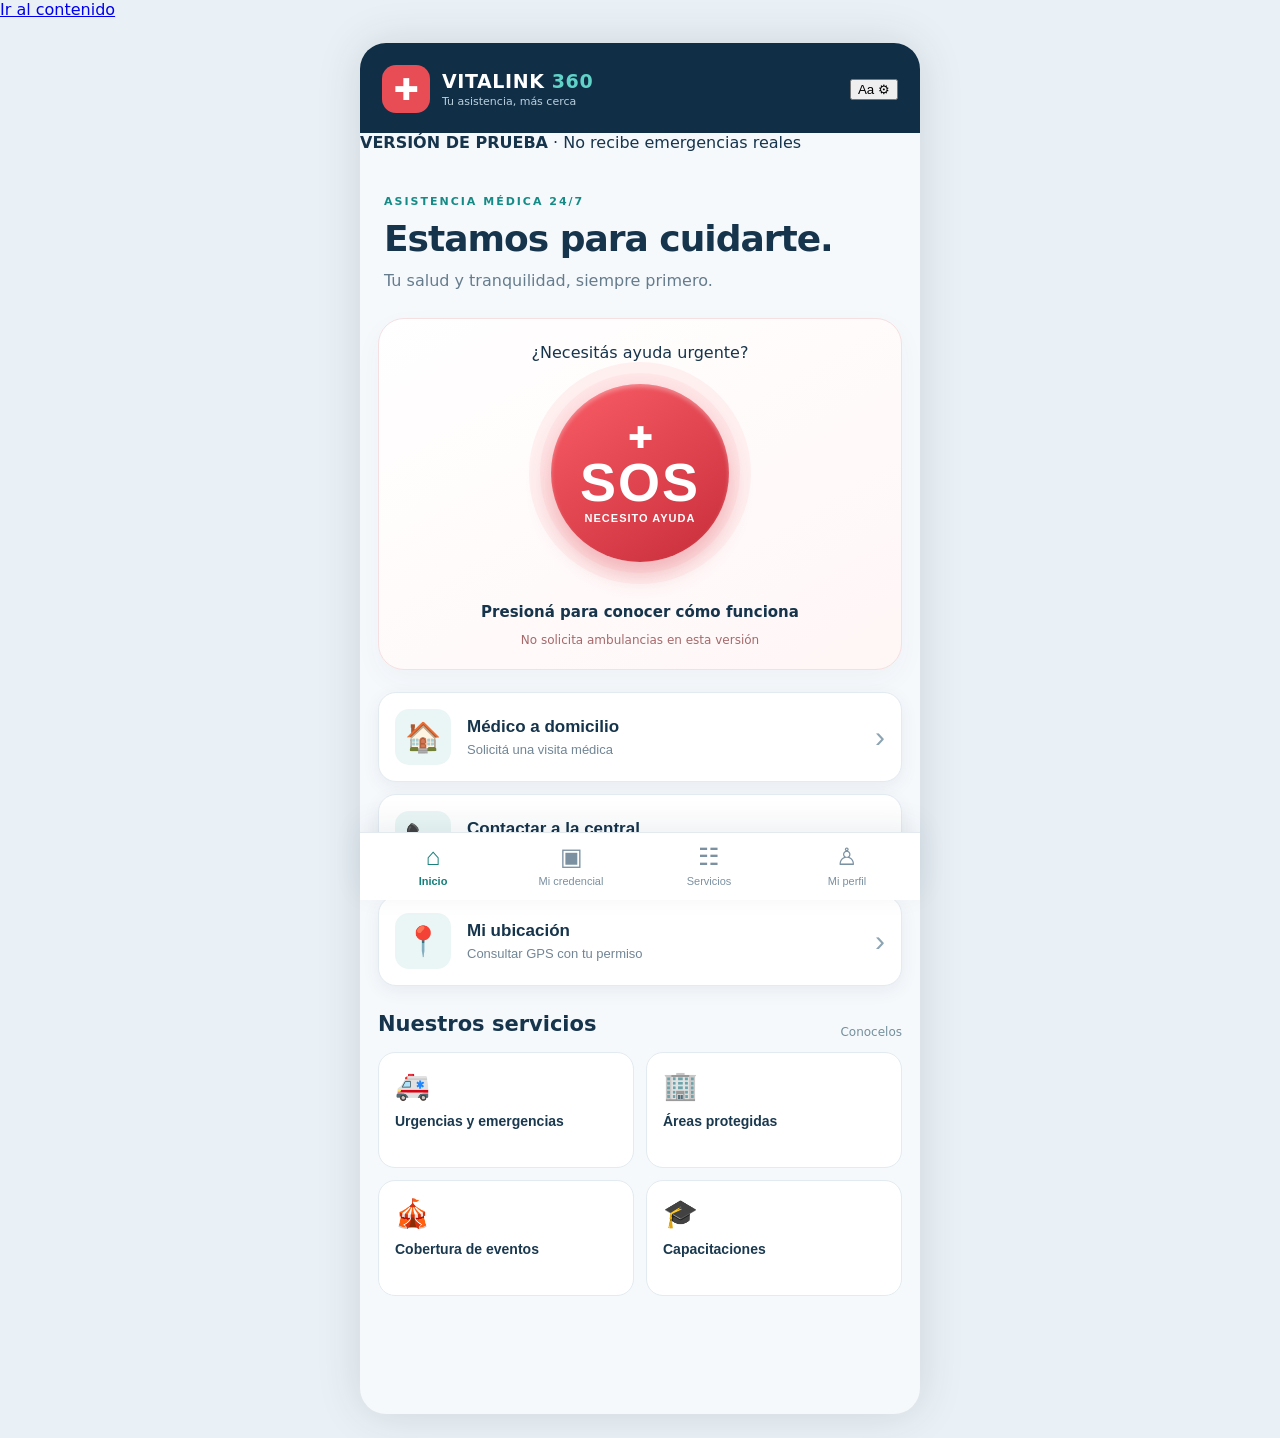
==== index.html @ df7deb21 "feat(web): accessible patient home and navigation" ====
<!doctype html>
<html lang="es-AR"><head>
<meta charset="utf-8"><meta name="viewport" content="width=device-width,initial-scale=1,viewport-fit=cover">
<meta name="theme-color" content="#102e46"><meta name="description" content="VITALINK 360, asistencia médica cercana y accesible">
<link rel="manifest" href="./manifest.webmanifest"><link rel="stylesheet" href="./styles.css">
<title>VITALINK 360 | Tu asistencia, más cerca</title>
</head><body>
<a class="skip" href="#main">Ir al contenido</a>
<div class="app">
<header class="top"><div class="brand"><span class="mark" aria-hidden="true">✚</span><div><strong>VITALINK <em>360</em></strong><small>Tu asistencia, más cerca</small></div></div><button id="accessibility" class="header-button" aria-label="Opciones de accesibilidad" title="Accesibilidad">Aa ⚙</button></header>
<div class="test-banner" role="status"><strong>VERSIÓN DE PRUEBA</strong> · No recibe emergencias reales</div>
<main id="main" tabindex="-1">
<section class="welcome"><p class="eyebrow">ASISTENCIA MÉDICA 24/7</p><h1>Estamos para cuidarte.</h1><p>Tu salud y tranquilidad, siempre primero.</p></section>
<section class="sos-card" aria-label="Ayuda de emergencia"><span class="sos-kicker">¿Necesitás ayuda urgente?</span><div class="sos-ring"><button id="sos" class="sos" aria-label="SOS, solicitar ayuda. Demostración, no envía alertas"><span class="sos-symbol" aria-hidden="true">✚</span><strong>SOS</strong><small>NECESITO AYUDA</small></button></div><p>Presioná para conocer cómo funciona</p><span class="sos-note">No solicita ambulancias en esta versión</span></section>
<section class="quick" aria-label="Acciones principales"><button class="service" data-action="domicilio"><span class="emoji" aria-hidden="true">🏠</span><span><strong>Médico a domicilio</strong><small>Solicitá una visita médica</small></span><span class="arrow" aria-hidden="true">›</span></button><button class="service" data-action="central"><span class="emoji" aria-hidden="true">📞</span><span><strong>Contactar a la central</strong><small>Información para comunicarte</small></span><span class="arrow" aria-hidden="true">›</span></button><button class="service" data-action="ubicacion"><span class="emoji" aria-hidden="true">📍</span><span><strong>Mi ubicación</strong><small>Consultar GPS con tu permiso</small></span><span class="arrow" aria-hidden="true">›</span></button></section>
<section class="section"><div class="section-head"><h2>Nuestros servicios</h2><span>Conocelos</span></div><div class="tiles"><button data-action="urgencias"><span aria-hidden="true">🚑</span><strong>Urgencias y emergencias</strong></button><button data-action="areas"><span aria-hidden="true">🏢</span><strong>Áreas protegidas</strong></button><button data-action="eventos"><span aria-hidden="true">🎪</span><strong>Cobertura de eventos</strong></button><button data-action="capacitacion"><span aria-hidden="true">🎓</span><strong>Capacitaciones</strong></button></div></section>
</main>
<nav class="bottom" aria-label="Navegación principal"><button class="active" data-tab="inicio" aria-current="page"><span aria-hidden="true">⌂</span>Inicio</button><button data-tab="credencial"><span aria-hidden="true">▣</span>Mi credencial</button><button data-tab="servicios"><span aria-hidden="true">☷</span>Servicios</button><button data-tab="perfil"><span aria-hidden="true">♙</span>Mi perfil</button></nav>
</div>
<dialog id="modal" aria-labelledby="modal-title"><div class="modal-head"><span id="modal-icon" aria-hidden="true">✚</span><button id="close" aria-label="Cerrar ventana">×</button></div><h2 id="modal-title"></h2><p id="modal-text"></p><div id="modal-extra"></div><button class="primary" id="modal-ok">Entendido</button></dialog>
<script src="./app.js" defer></script></body></html>
---- styles.css ----
:root{font-family:Inter,system-ui,-apple-system,"Segoe UI",sans-serif;color:#16344b;background:#eaf1f6;font-synthesis:none}*{box-sizing:border-box}body{margin:0}.app{max-width:560px;margin:auto;background:#f6f9fc;min-height:100vh;padding-bottom:92px;box-shadow:0 0 45px #1232}.top{background:#102e46;color:white;display:flex;align-items:center;justify-content:space-between;padding:22px 22px 20px;gap:12px}.brand{display:flex;align-items:center;gap:12px}.mark{display:grid;place-items:center;background:#e84d56;border-radius:14px;width:48px;height:48px;font-size:30px;font-weight:900}.brand strong{display:block;font-size:19px;letter-spacing:.6px}.brand em{font-style:normal;color:#60d2c8}.brand small{display:block;color:#bbd0de;font-size:11px;margin-top:3px}.demo{border:1px solid #6f93aa;color:#cbe6f2;border-radius:30px;padding:7px 9px;font-size:10px;white-space:nowrap}.welcome{padding:32px 24px 15px}.eyebrow{font-size:11px;letter-spacing:2px;font-weight:800;color:#148b87}.welcome h1{font-size:clamp(27px,6vw,36px);letter-spacing:-1px;line-height:1.12;margin:10px 0}.welcome>p:last-child{color:#657c8d;font-size:16px;line-height:1.5;margin:0}.sos-card{margin:10px 18px 22px;padding:24px 12px 21px;background:linear-gradient(150deg,#fff,#fff6f6);border:1px solid #f5dfe0;border-radius:26px;text-align:center;box-shadow:0 10px 28px #273b4d0a}.sos-ring{width:222px;height:222px;border-radius:50%;background:#ffe7e8;border:11px solid #fff0f0;margin:0 auto;display:grid;place-items:center}.sos{width:178px;height:178px;border:0;border-radius:50%;background:linear-gradient(145deg,#fa5d66,#c72d3a);color:white;box-shadow:0 12px 24px #d33b4b50,inset 0 3px 4px #ffffff50;display:flex;flex-direction:column;align-items:center;justify-content:center;cursor:pointer}.sos-symbol{font-size:30px;line-height:1}.sos strong{font-size:54px;letter-spacing:2px;line-height:1.1}.sos small{font-size:11px;font-weight:900;letter-spacing:1px}.sos-card>p{font-weight:700;font-size:15px;margin:19px 0 8px}.sos-note{font-size:12px;color:#a5686b}.quick{padding:0 18px;display:grid;gap:12px}.service{width:100%;display:flex;align-items:center;gap:16px;text-align:left;background:#fff;border:1px solid #e2ebf0;border-radius:18px;padding:16px;box-shadow:0 5px 18px #2341;cursor:pointer;color:#16344b}.emoji{font-size:29px;background:#eaf6f5;width:56px;height:56px;display:grid;place-items:center;border-radius:14px}.service strong,.service small{display:block}.service strong{font-size:17px}.service small{color:#718595;margin-top:5px;font-size:13px}.arrow{margin-left:auto;font-size:30px;color:#8da4b3}.section{padding:26px 18px}.section-head{display:flex;justify-content:space-between;align-items:center;gap:10px}.section h2{font-size:21px;margin:0 0 16px}.section-head span{font-size:12px;color:#74909d}.tiles{display:grid;grid-template-columns:1fr 1fr;gap:12px}.tiles button{background:white;border:1px solid #e2ebf0;border-radius:17px;min-height:116px;padding:16px;display:flex;flex-direction:column;align-items:flex-start;gap:11px;text-align:left;color:#1a394f;cursor:pointer}.tiles span{font-size:28px}.tiles strong{font-size:14px}.bottom{position:fixed;bottom:0;left:50%;transform:translateX(-50%);width:min(100%,560px);background:#fff;display:grid;grid-template-columns:repeat(4,1fr);border-top:1px solid #e2eaf0;padding:9px 4px max(10px,env(safe-area-inset-bottom));box-shadow:0 -8px 30px #15304412}.bottom button{border:0;background:none;color:#7b91a1;font-size:11px;display:flex;flex-direction:column;align-items:center;gap:4px;cursor:pointer;min-height:48px}.bottom button span{font-size:24px}.bottom .active{color:#147e7a;font-weight:800}dialog{border:0;border-radius:24px;width:min(90%,430px);padding:24px;color:#17354b;box-shadow:0 20px 80px #091f3655}dialog::backdrop{background:#091e32a8}.modal-head{display:flex;justify-content:space-between;align-items:center;font-size:32px;color:#d63b48}.modal-head button{font-size:30px;background:none;border:0;color:#6e8292;cursor:pointer}dialog h2{margin:10px 0;font-size:25px}dialog p{font-size:16px;line-height:1.55;color:#526b7c}.primary{background:#117f79;color:#fff;border:0;border-radius:13px;padding:15px 20px;font-weight:800;width:100%;font-size:16px;cursor:pointer}.info-card{background:#eef5f8;border-radius:16px;padding:20px;margin:16px 0;line-height:1.7}.info-card strong{display:block}.warning{color:#a63d43;font-weight:700}.page{padding:28px 22px}.page h1{font-size:30px}.page p{color:#617a8b;line-height:1.6}.page .service{margin:12px 0}.demo-map{height:230px;border-radius:20px;background:linear-gradient(35deg,#d7e9e6 25%,#ecf4f4 25%,#ecf4f4 50%,#d7e9e6 50%,#d7e9e6 75%,#ecf4f4 75%);background-size:70px 70px;display:grid;place-items:center;color:#466b77;font-weight:700;text-align:center;padding:24px}button:focus-visible{outline:4px solid #e8a32d;outline-offset:3px}@media(min-width:650px){.app{margin:24px auto;border-radius:26px;overflow:hidden;min-height:calc(100vh - 48px)}}
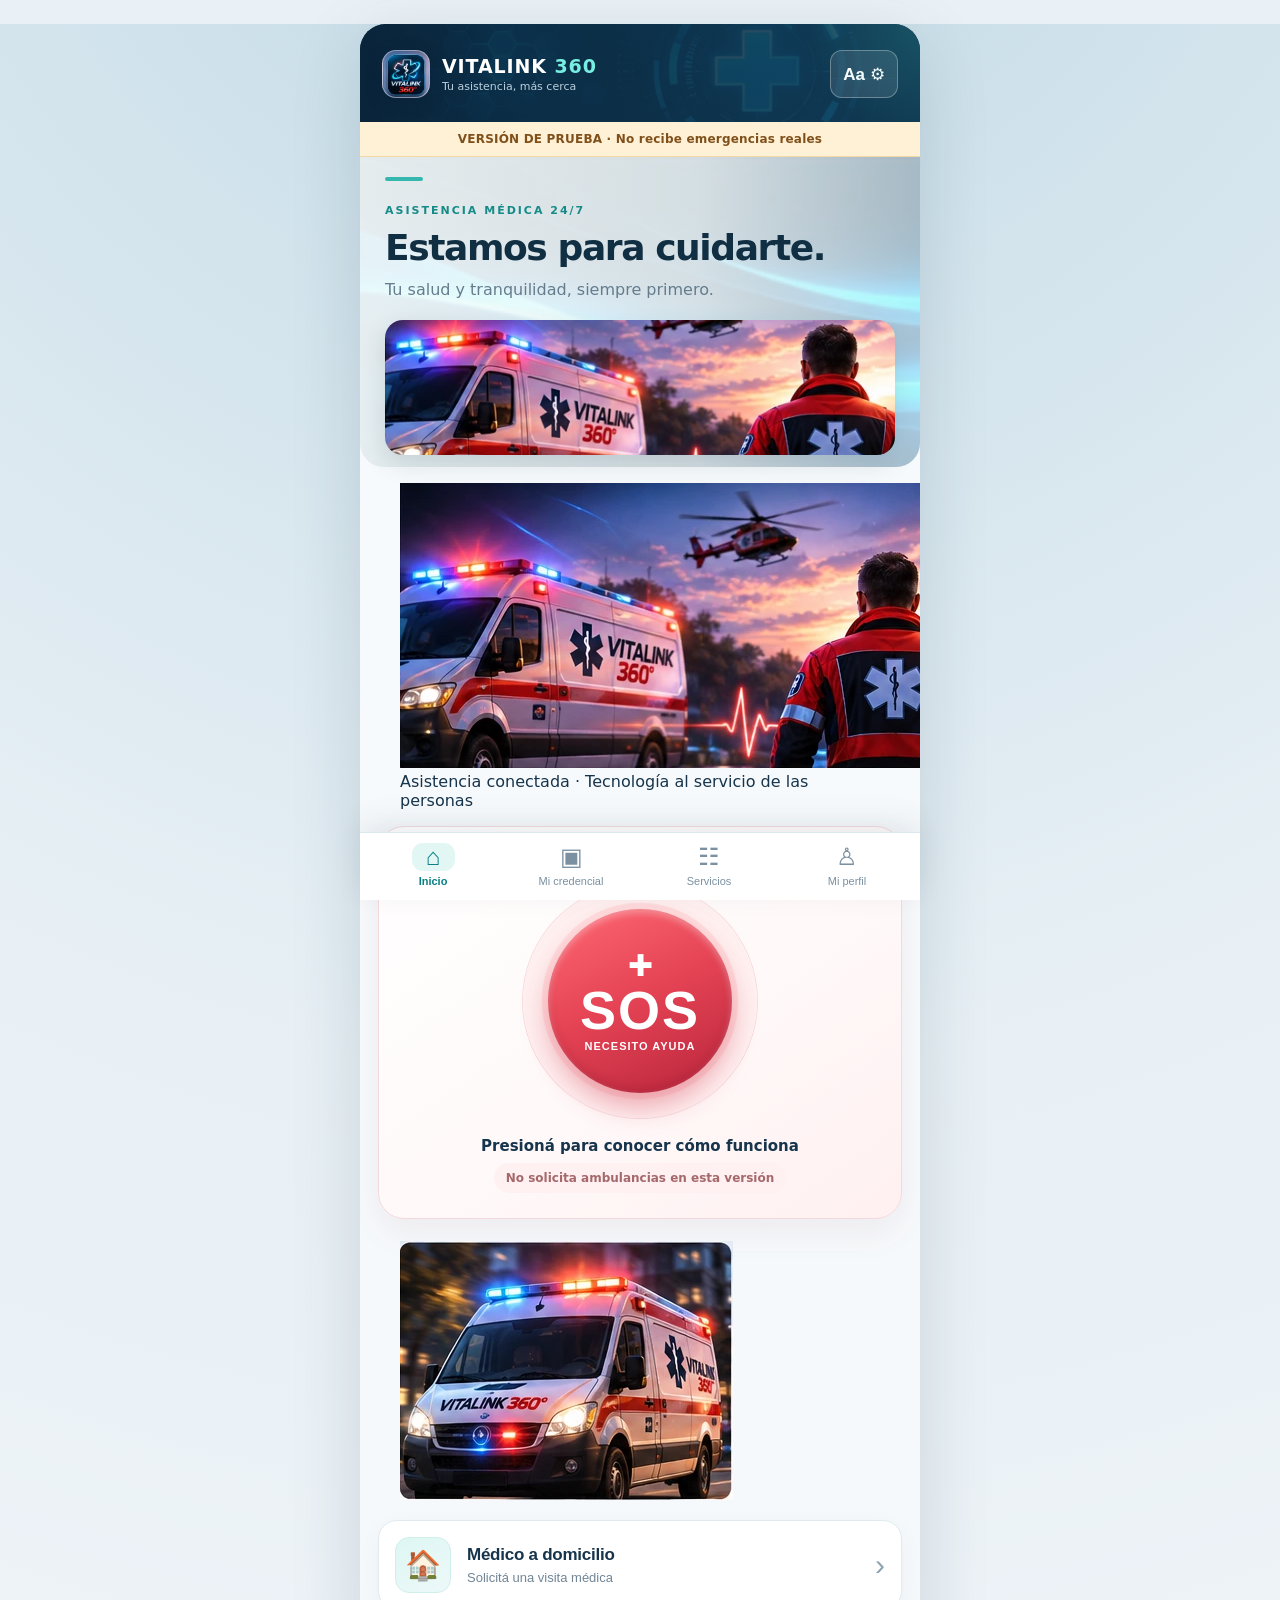
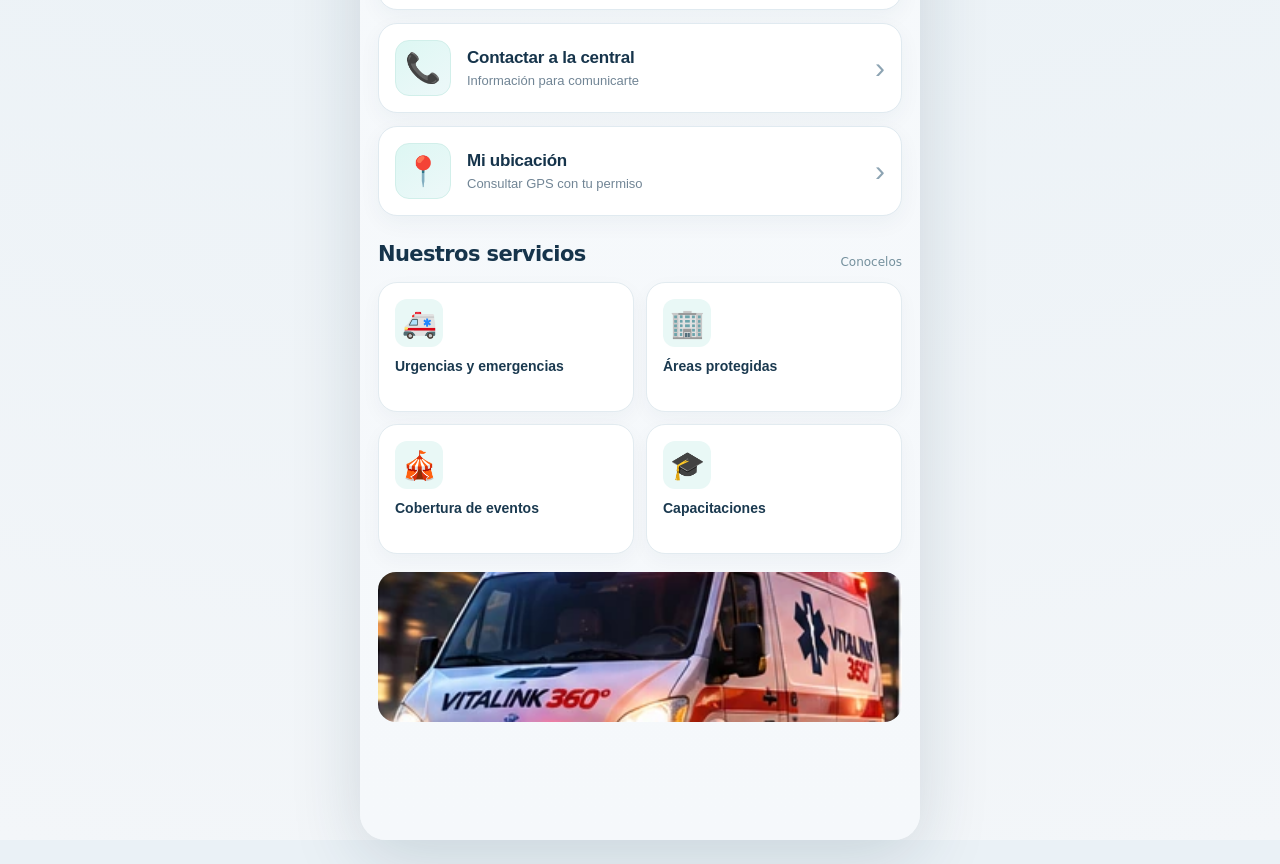
==== commit eb806e60: "fix(web): render uploaded assets as visible images and refresh stylesheet cache" ====
--- a/index.html
+++ b/index.html
@@ -2,7 +2,7 @@
 <html lang="es-AR"><head>
 <meta charset="utf-8"><meta name="viewport" content="width=device-width,initial-scale=1,viewport-fit=cover">
 <meta name="theme-color" content="#102e46"><meta name="description" content="VITALINK 360, asistencia médica cercana y accesible">
-<link rel="manifest" href="./manifest.webmanifest"><link rel="stylesheet" href="./styles.css">
+<link rel="manifest" href="./manifest.webmanifest?v=2"><link rel="stylesheet" href="./styles.css?v=20261110-2">
 <title>VITALINK 360 | Tu asistencia, más cerca</title>
 </head><body>
 <a class="skip" href="#main">Ir al contenido</a>
@@ -11,8 +11,8 @@
 <div class="test-banner" role="status"><strong>VERSIÓN DE PRUEBA</strong> · No recibe emergencias reales</div>
 <main id="main" tabindex="-1">
 <section class="welcome"><p class="eyebrow">ASISTENCIA MÉDICA 24/7</p><h1>Estamos para cuidarte.</h1><p>Tu salud y tranquilidad, siempre primero.</p></section>
-<section class="sos-card" aria-label="Ayuda de emergencia"><span class="sos-kicker">¿Necesitás ayuda urgente?</span><div class="sos-ring"><button id="sos" class="sos" aria-label="SOS, solicitar ayuda. Demostración, no envía alertas"><span class="sos-symbol" aria-hidden="true">✚</span><strong>SOS</strong><small>NECESITO AYUDA</small></button></div><p>Presioná para conocer cómo funciona</p><span class="sos-note">No solicita ambulancias en esta versión</span></section>
-<section class="quick" aria-label="Acciones principales"><button class="service" data-action="domicilio"><span class="emoji" aria-hidden="true">🏠</span><span><strong>Médico a domicilio</strong><small>Solicitá una visita médica</small></span><span class="arrow" aria-hidden="true">›</span></button><button class="service" data-action="central"><span class="emoji" aria-hidden="true">📞</span><span><strong>Contactar a la central</strong><small>Información para comunicarte</small></span><span class="arrow" aria-hidden="true">›</span></button><button class="service" data-action="ubicacion"><span class="emoji" aria-hidden="true">📍</span><span><strong>Mi ubicación</strong><small>Consultar GPS con tu permiso</small></span><span class="arrow" aria-hidden="true">›</span></button></section>
+<figure class="visual-banner"><img src="./hero-rescate.webp" alt="Ilustración de equipo de emergencias y ambulancia VITALINK 360" loading="eager"><figcaption>Asistencia conectada · Tecnología al servicio de las personas</figcaption></figure><section class="sos-card" aria-label="Ayuda de emergencia"><span class="sos-kicker">¿Necesitás ayuda urgente?</span><div class="sos-ring"><button id="sos" class="sos" aria-label="SOS, solicitar ayuda. Demostración, no envía alertas"><span class="sos-symbol" aria-hidden="true">✚</span><strong>SOS</strong><small>NECESITO AYUDA</small></button></div><p>Presioná para conocer cómo funciona</p><span class="sos-note">No solicita ambulancias en esta versión</span></section>
+<figure class="fleet-banner"><img src="./ambulancia.webp" alt="Ambulancia de VITALINK 360, imagen ilustrativa" loading="lazy"></figure><section class="quick" aria-label="Acciones principales"><button class="service" data-action="domicilio"><span class="emoji" aria-hidden="true">🏠</span><span><strong>Médico a domicilio</strong><small>Solicitá una visita médica</small></span><span class="arrow" aria-hidden="true">›</span></button><button class="service" data-action="central"><span class="emoji" aria-hidden="true">📞</span><span><strong>Contactar a la central</strong><small>Información para comunicarte</small></span><span class="arrow" aria-hidden="true">›</span></button><button class="service" data-action="ubicacion"><span class="emoji" aria-hidden="true">📍</span><span><strong>Mi ubicación</strong><small>Consultar GPS con tu permiso</small></span><span class="arrow" aria-hidden="true">›</span></button></section>
 <section class="section"><div class="section-head"><h2>Nuestros servicios</h2><span>Conocelos</span></div><div class="tiles"><button data-action="urgencias"><span aria-hidden="true">🚑</span><strong>Urgencias y emergencias</strong></button><button data-action="areas"><span aria-hidden="true">🏢</span><strong>Áreas protegidas</strong></button><button data-action="eventos"><span aria-hidden="true">🎪</span><strong>Cobertura de eventos</strong></button><button data-action="capacitacion"><span aria-hidden="true">🎓</span><strong>Capacitaciones</strong></button></div></section>
 </main>
 <nav class="bottom" aria-label="Navegación principal"><button class="active" data-tab="inicio" aria-current="page"><span aria-hidden="true">⌂</span>Inicio</button><button data-tab="credencial"><span aria-hidden="true">▣</span>Mi credencial</button><button data-tab="servicios"><span aria-hidden="true">☷</span>Servicios</button><button data-tab="perfil"><span aria-hidden="true">♙</span>Mi perfil</button></nav>
--- a/styles.css
+++ b/styles.css
@@ -1 +1,58 @@
-:root{font-family:Inter,system-ui,-apple-system,"Segoe UI",sans-serif;color:#16344b;background:#eaf1f6;font-synthesis:none}*{box-sizing:border-box}body{margin:0}.app{max-width:560px;margin:auto;background:#f6f9fc;min-height:100vh;padding-bottom:92px;box-shadow:0 0 45px #1232}.top{background:#102e46;color:white;display:flex;align-items:center;justify-content:space-between;padding:22px 22px 20px;gap:12px}.brand{display:flex;align-items:center;gap:12px}.mark{display:grid;place-items:center;background:#e84d56;border-radius:14px;width:48px;height:48px;font-size:30px;font-weight:900}.brand strong{display:block;font-size:19px;letter-spacing:.6px}.brand em{font-style:normal;color:#60d2c8}.brand small{display:block;color:#bbd0de;font-size:11px;margin-top:3px}.demo{border:1px solid #6f93aa;color:#cbe6f2;border-radius:30px;padding:7px 9px;font-size:10px;white-space:nowrap}.welcome{padding:32px 24px 15px}.eyebrow{font-size:11px;letter-spacing:2px;font-weight:800;color:#148b87}.welcome h1{font-size:clamp(27px,6vw,36px);letter-spacing:-1px;line-height:1.12;margin:10px 0}.welcome>p:last-child{color:#657c8d;font-size:16px;line-height:1.5;margin:0}.sos-card{margin:10px 18px 22px;padding:24px 12px 21px;background:linear-gradient(150deg,#fff,#fff6f6);border:1px solid #f5dfe0;border-radius:26px;text-align:center;box-shadow:0 10px 28px #273b4d0a}.sos-ring{width:222px;height:222px;border-radius:50%;background:#ffe7e8;border:11px solid #fff0f0;margin:0 auto;display:grid;place-items:center}.sos{width:178px;height:178px;border:0;border-radius:50%;background:linear-gradient(145deg,#fa5d66,#c72d3a);color:white;box-shadow:0 12px 24px #d33b4b50,inset 0 3px 4px #ffffff50;display:flex;flex-direction:column;align-items:center;justify-content:center;cursor:pointer}.sos-symbol{font-size:30px;line-height:1}.sos strong{font-size:54px;letter-spacing:2px;line-height:1.1}.sos small{font-size:11px;font-weight:900;letter-spacing:1px}.sos-card>p{font-weight:700;font-size:15px;margin:19px 0 8px}.sos-note{font-size:12px;color:#a5686b}.quick{padding:0 18px;display:grid;gap:12px}.service{width:100%;display:flex;align-items:center;gap:16px;text-align:left;background:#fff;border:1px solid #e2ebf0;border-radius:18px;padding:16px;box-shadow:0 5px 18px #2341;cursor:pointer;color:#16344b}.emoji{font-size:29px;background:#eaf6f5;width:56px;height:56px;display:grid;place-items:center;border-radius:14px}.service strong,.service small{display:block}.service strong{font-size:17px}.service small{color:#718595;margin-top:5px;font-size:13px}.arrow{margin-left:auto;font-size:30px;color:#8da4b3}.section{padding:26px 18px}.section-head{display:flex;justify-content:space-between;align-items:center;gap:10px}.section h2{font-size:21px;margin:0 0 16px}.section-head span{font-size:12px;color:#74909d}.tiles{display:grid;grid-template-columns:1fr 1fr;gap:12px}.tiles button{background:white;border:1px solid #e2ebf0;border-radius:17px;min-height:116px;padding:16px;display:flex;flex-direction:column;align-items:flex-start;gap:11px;text-align:left;color:#1a394f;cursor:pointer}.tiles span{font-size:28px}.tiles strong{font-size:14px}.bottom{position:fixed;bottom:0;left:50%;transform:translateX(-50%);width:min(100%,560px);background:#fff;display:grid;grid-template-columns:repeat(4,1fr);border-top:1px solid #e2eaf0;padding:9px 4px max(10px,env(safe-area-inset-bottom));box-shadow:0 -8px 30px #15304412}.bottom button{border:0;background:none;color:#7b91a1;font-size:11px;display:flex;flex-direction:column;align-items:center;gap:4px;cursor:pointer;min-height:48px}.bottom button span{font-size:24px}.bottom .active{color:#147e7a;font-weight:800}dialog{border:0;border-radius:24px;width:min(90%,430px);padding:24px;color:#17354b;box-shadow:0 20px 80px #091f3655}dialog::backdrop{background:#091e32a8}.modal-head{display:flex;justify-content:space-between;align-items:center;font-size:32px;color:#d63b48}.modal-head button{font-size:30px;background:none;border:0;color:#6e8292;cursor:pointer}dialog h2{margin:10px 0;font-size:25px}dialog p{font-size:16px;line-height:1.55;color:#526b7c}.primary{background:#117f79;color:#fff;border:0;border-radius:13px;padding:15px 20px;font-weight:800;width:100%;font-size:16px;cursor:pointer}.info-card{background:#eef5f8;border-radius:16px;padding:20px;margin:16px 0;line-height:1.7}.info-card strong{display:block}.warning{color:#a63d43;font-weight:700}.page{padding:28px 22px}.page h1{font-size:30px}.page p{color:#617a8b;line-height:1.6}.page .service{margin:12px 0}.demo-map{height:230px;border-radius:20px;background:linear-gradient(35deg,#d7e9e6 25%,#ecf4f4 25%,#ecf4f4 50%,#d7e9e6 50%,#d7e9e6 75%,#ecf4f4 75%);background-size:70px 70px;display:grid;place-items:center;color:#466b77;font-weight:700;text-align:center;padding:24px}button:focus-visible{outline:4px solid #e8a32d;outline-offset:3px}@media(min-width:650px){.app{margin:24px auto;border-radius:26px;overflow:hidden;min-height:calc(100vh - 48px)}}+:root{font-family:Inter,system-ui,-apple-system,"Segoe UI",sans-serif;color:#16344b;background:#eaf1f6;font-synthesis:none}*{box-sizing:border-box}body{margin:0}.app{max-width:560px;margin:auto;background:#f6f9fc;min-height:100vh;padding-bottom:92px;box-shadow:0 0 45px #1232}.top{background:#102e46;color:white;display:flex;align-items:center;justify-content:space-between;padding:22px 22px 20px;gap:12px}.brand{display:flex;align-items:center;gap:12px}.mark{display:grid;place-items:center;background:#e84d56;border-radius:14px;width:48px;height:48px;font-size:30px;font-weight:900}.brand strong{display:block;font-size:19px;letter-spacing:.6px}.brand em{font-style:normal;color:#60d2c8}.brand small{display:block;color:#bbd0de;font-size:11px;margin-top:3px}.demo{border:1px solid #6f93aa;color:#cbe6f2;border-radius:30px;padding:7px 9px;font-size:10px;white-space:nowrap}.welcome{padding:32px 24px 15px}.eyebrow{font-size:11px;letter-spacing:2px;font-weight:800;color:#148b87}.welcome h1{font-size:clamp(27px,6vw,36px);letter-spacing:-1px;line-height:1.12;margin:10px 0}.welcome>p:last-child{color:#657c8d;font-size:16px;line-height:1.5;margin:0}.sos-card{margin:10px 18px 22px;padding:24px 12px 21px;background:linear-gradient(150deg,#fff,#fff6f6);border:1px solid #f5dfe0;border-radius:26px;text-align:center;box-shadow:0 10px 28px #273b4d0a}.sos-ring{width:222px;height:222px;border-radius:50%;background:#ffe7e8;border:11px solid #fff0f0;margin:0 auto;display:grid;place-items:center}.sos{width:178px;height:178px;border:0;border-radius:50%;background:linear-gradient(145deg,#fa5d66,#c72d3a);color:white;box-shadow:0 12px 24px #d33b4b50,inset 0 3px 4px #ffffff50;display:flex;flex-direction:column;align-items:center;justify-content:center;cursor:pointer}.sos-symbol{font-size:30px;line-height:1}.sos strong{font-size:54px;letter-spacing:2px;line-height:1.1}.sos small{font-size:11px;font-weight:900;letter-spacing:1px}.sos-card>p{font-weight:700;font-size:15px;margin:19px 0 8px}.sos-note{font-size:12px;color:#a5686b}.quick{padding:0 18px;display:grid;gap:12px}.service{width:100%;display:flex;align-items:center;gap:16px;text-align:left;background:#fff;border:1px solid #e2ebf0;border-radius:18px;padding:16px;box-shadow:0 5px 18px #2341;cursor:pointer;color:#16344b}.emoji{font-size:29px;background:#eaf6f5;width:56px;height:56px;display:grid;place-items:center;border-radius:14px}.service strong,.service small{display:block}.service strong{font-size:17px}.service small{color:#718595;margin-top:5px;font-size:13px}.arrow{margin-left:auto;font-size:30px;color:#8da4b3}.section{padding:26px 18px}.section-head{display:flex;justify-content:space-between;align-items:center;gap:10px}.section h2{font-size:21px;margin:0 0 16px}.section-head span{font-size:12px;color:#74909d}.tiles{display:grid;grid-template-columns:1fr 1fr;gap:12px}.tiles button{background:white;border:1px solid #e2ebf0;border-radius:17px;min-height:116px;padding:16px;display:flex;flex-direction:column;align-items:flex-start;gap:11px;text-align:left;color:#1a394f;cursor:pointer}.tiles span{font-size:28px}.tiles strong{font-size:14px}.bottom{position:fixed;bottom:0;left:50%;transform:translateX(-50%);width:min(100%,560px);background:#fff;display:grid;grid-template-columns:repeat(4,1fr);border-top:1px solid #e2eaf0;padding:9px 4px max(10px,env(safe-area-inset-bottom));box-shadow:0 -8px 30px #15304412}.bottom button{border:0;background:none;color:#7b91a1;font-size:11px;display:flex;flex-direction:column;align-items:center;gap:4px;cursor:pointer;min-height:48px}.bottom button span{font-size:24px}.bottom .active{color:#147e7a;font-weight:800}dialog{border:0;border-radius:24px;width:min(90%,430px);padding:24px;color:#17354b;box-shadow:0 20px 80px #091f3655}dialog::backdrop{background:#091e32a8}.modal-head{display:flex;justify-content:space-between;align-items:center;font-size:32px;color:#d63b48}.modal-head button{font-size:30px;background:none;border:0;color:#6e8292;cursor:pointer}dialog h2{margin:10px 0;font-size:25px}dialog p{font-size:16px;line-height:1.55;color:#526b7c}.primary{background:#117f79;color:#fff;border:0;border-radius:13px;padding:15px 20px;font-weight:800;width:100%;font-size:16px;cursor:pointer}.info-card{background:#eef5f8;border-radius:16px;padding:20px;margin:16px 0;line-height:1.7}.info-card strong{display:block}.warning{color:#a63d43;font-weight:700}.page{padding:28px 22px}.page h1{font-size:30px}.page p{color:#617a8b;line-height:1.6}.page .service{margin:12px 0}.demo-map{height:230px;border-radius:20px;background:linear-gradient(35deg,#d7e9e6 25%,#ecf4f4 25%,#ecf4f4 50%,#d7e9e6 50%,#d7e9e6 75%,#ecf4f4 75%);background-size:70px 70px;display:grid;place-items:center;color:#466b77;font-weight:700;text-align:center;padding:24px}button:focus-visible{outline:4px solid #e8a32d;outline-offset:3px}@media(min-width:650px){.app{margin:24px auto;border-radius:26px;overflow:hidden;min-height:calc(100vh - 48px)}}
+
+/* Patient experience v2: accessibility and responsive refinements */
+.skip{position:absolute;left:-9999px;top:8px;background:white;color:#123;padding:12px;z-index:10}.skip:focus{left:8px}
+.header-button{background:#ffffff1c;color:#fff;border:1px solid #ffffff50;border-radius:12px;padding:12px;font-size:17px;font-weight:800;min-width:68px;min-height:48px;cursor:pointer}
+.test-banner{background:#fff1d5;color:#80501b;text-align:center;font-size:12px;padding:10px 12px;border-bottom:1px solid #f2d8a5}
+.sos-kicker{display:block;font-weight:800;color:#9e3641;font-size:17px;margin-bottom:10px}
+.sos:active{transform:scale(.97)}
+.sos{transition:transform .12s ease,box-shadow .12s ease}
+.service,.tiles button{transition:transform .15s ease,box-shadow .15s ease}
+.service:active,.tiles button:active{transform:scale(.99)}
+.digital-card{border-radius:23px;padding:26px;background:linear-gradient(135deg,#102e46,#176d76);color:#fff;display:flex;flex-direction:column;gap:16px;min-height:210px;box-shadow:0 14px 30px #0a34443b;margin:22px 0}
+.digital-card strong{font-size:22px}.digital-card small{color:#ffd5a8;font-weight:800}
+.settings{display:grid;gap:10px;margin:16px 0}.setting-btn{display:block;width:100%;border:2px solid #b6d9dc;background:#eef8f8;color:#16464c;border-radius:12px;padding:16px;font-size:16px;font-weight:700;min-height:52px;cursor:pointer}
+.large-text{font-size:120%}.large-text .welcome p,.large-text .service small,.large-text .page p,.large-text .sos-card>p{font-size:1.15em}.large-text .service strong,.large-text .tiles strong{font-size:1.16em}.large-text .bottom button{font-size:13px}
+.high-contrast .app{background:#fff}.high-contrast .top{background:#000}.high-contrast .service,.high-contrast .tiles button{border:2px solid #000}.high-contrast .sos{background:#b60000}.high-contrast .sos-note{color:#6b0000}.high-contrast .bottom{border-top:2px solid #000}
+@media(prefers-reduced-motion:reduce){*,*::before,*::after{transition:none!important;scroll-behavior:auto!important}}
+
+
+/* VITALINK design system v3 — premium patient experience */
+:root{--navy:#0b2338;--teal:#087f83;--aqua:#4bc8be;--surface:#fff;--ink:#142f42;--muted:#6b8291}
+body{background:radial-gradient(circle at 50% -15%,#bed8e4,#e8f0f5 50%,#f3f6f9)}
+.app{background:linear-gradient(180deg,#edf8f8 0,#f7fafc 410px,#f5f8fb 100%)}
+.top{background:linear-gradient(125deg,#0a243a,#123e58 65%,#145a66);padding-top:26px;padding-bottom:24px;position:relative}
+.top:after{content:"";position:absolute;right:0;bottom:0;width:130px;height:100%;pointer-events:none;background:radial-gradient(circle at 100% 0,#44d6c42b,transparent 70%)}
+.mark{background:linear-gradient(140deg,#ff6d70,#d52f48);box-shadow:0 6px 20px #ef546b44;border:1px solid #ffffff66}
+.brand strong{font-weight:900;letter-spacing:.9px}.brand em{color:#76eee1}
+.test-banner{font-weight:650;letter-spacing:.2px}
+.welcome{padding:36px 25px 20px;position:relative}
+.welcome:before{content:"";display:block;width:38px;height:4px;background:#35b7b0;border-radius:10px;position:absolute;top:20px}
+.welcome h1{font-weight:850;letter-spacing:-1.4px;color:#112f43}
+.welcome>p:last-child{font-size:16px}
+.sos-card{background:linear-gradient(145deg,#fff,#fff9f9 55%,#fff0f1);border:1px solid #f4d9dc;box-shadow:0 14px 35px #74212e10;padding-top:27px;padding-bottom:25px}
+.sos-ring{width:234px;height:234px;background:radial-gradient(circle,#ffdedf 65%,#fff0f0 66%);border:11px solid #fff0f0;box-shadow:0 0 0 1px #f8dbde}
+.sos{width:184px;height:184px;background:linear-gradient(155deg,#ff6873 0,#e44354 48%,#b9253c 100%);box-shadow:0 14px 27px #cd324b60,inset 0 4px 7px #ffffff55,inset 0 -5px 10px #790f2430}
+.sos:focus-visible{outline:5px solid #f2a32a}
+.sos-kicker{letter-spacing:.1px}.sos-note{display:inline-block;background:#fff0f1;padding:8px 12px;border-radius:99px;font-weight:650}
+.quick{gap:13px}
+.service{border:1px solid #e0eaf0;box-shadow:0 7px 22px #173b530c;border-radius:19px;min-height:87px}
+.service:hover,.tiles button:hover{box-shadow:0 12px 27px #153c531b;transform:translateY(-2px)}
+.emoji{background:linear-gradient(145deg,#ddf7f3,#edf8f9);border:1px solid #d1efea}
+.service strong{font-weight:800;letter-spacing:-.25px}
+.section-head h2{font-weight:850;letter-spacing:-.6px}
+.tiles button{box-shadow:0 7px 20px #173b530a;min-height:130px;border-radius:19px}
+.tiles span{display:grid;place-items:center;background:#e9f8f6;border-radius:12px;width:48px;height:48px}
+.bottom{box-shadow:0 -10px 30px #12334b17;border-top:1px solid #dbe8ed}
+.bottom .active{color:#087f83}
+.bottom .active span{background:#e2f7f4;border-radius:11px;min-width:43px}
+.page h1{letter-spacing:-1px;color:#112f43}.digital-card{background:linear-gradient(130deg,#0a253b,#15566a 70%,#1b8a86)}
+@media(min-width:650px){.app{box-shadow:0 18px 70px #13324827}}
+
+
+/* Uploaded visual assets — root paths verified */
+.top{background-image:linear-gradient(100deg,#0a243aed,#123e58df),url("./medical-tech-background.webp");background-size:cover;background-position:center}
+.welcome{background:linear-gradient(90deg,#f6fbfbee 0%,#f6fbfbdc 60%,#f6fbfbab),url("./wave-background.webp") center/cover;border-radius:0 0 24px 24px}
+.welcome:after{content:"";display:block;height:135px;margin:18px 0 -8px;background:url("./hero-rescate.webp") center 47%/cover;border-radius:18px;box-shadow:0 9px 24px #17394b24}
+.section{position:relative}.section:after{content:"";display:block;height:150px;background:url("./ambulancia.webp") center/cover;border-radius:18px;margin-top:18px}
+.brand .mark{background:#09283c url("./app-icon.webp") center/cover;color:transparent;box-shadow:0 4px 16px #091e344d}
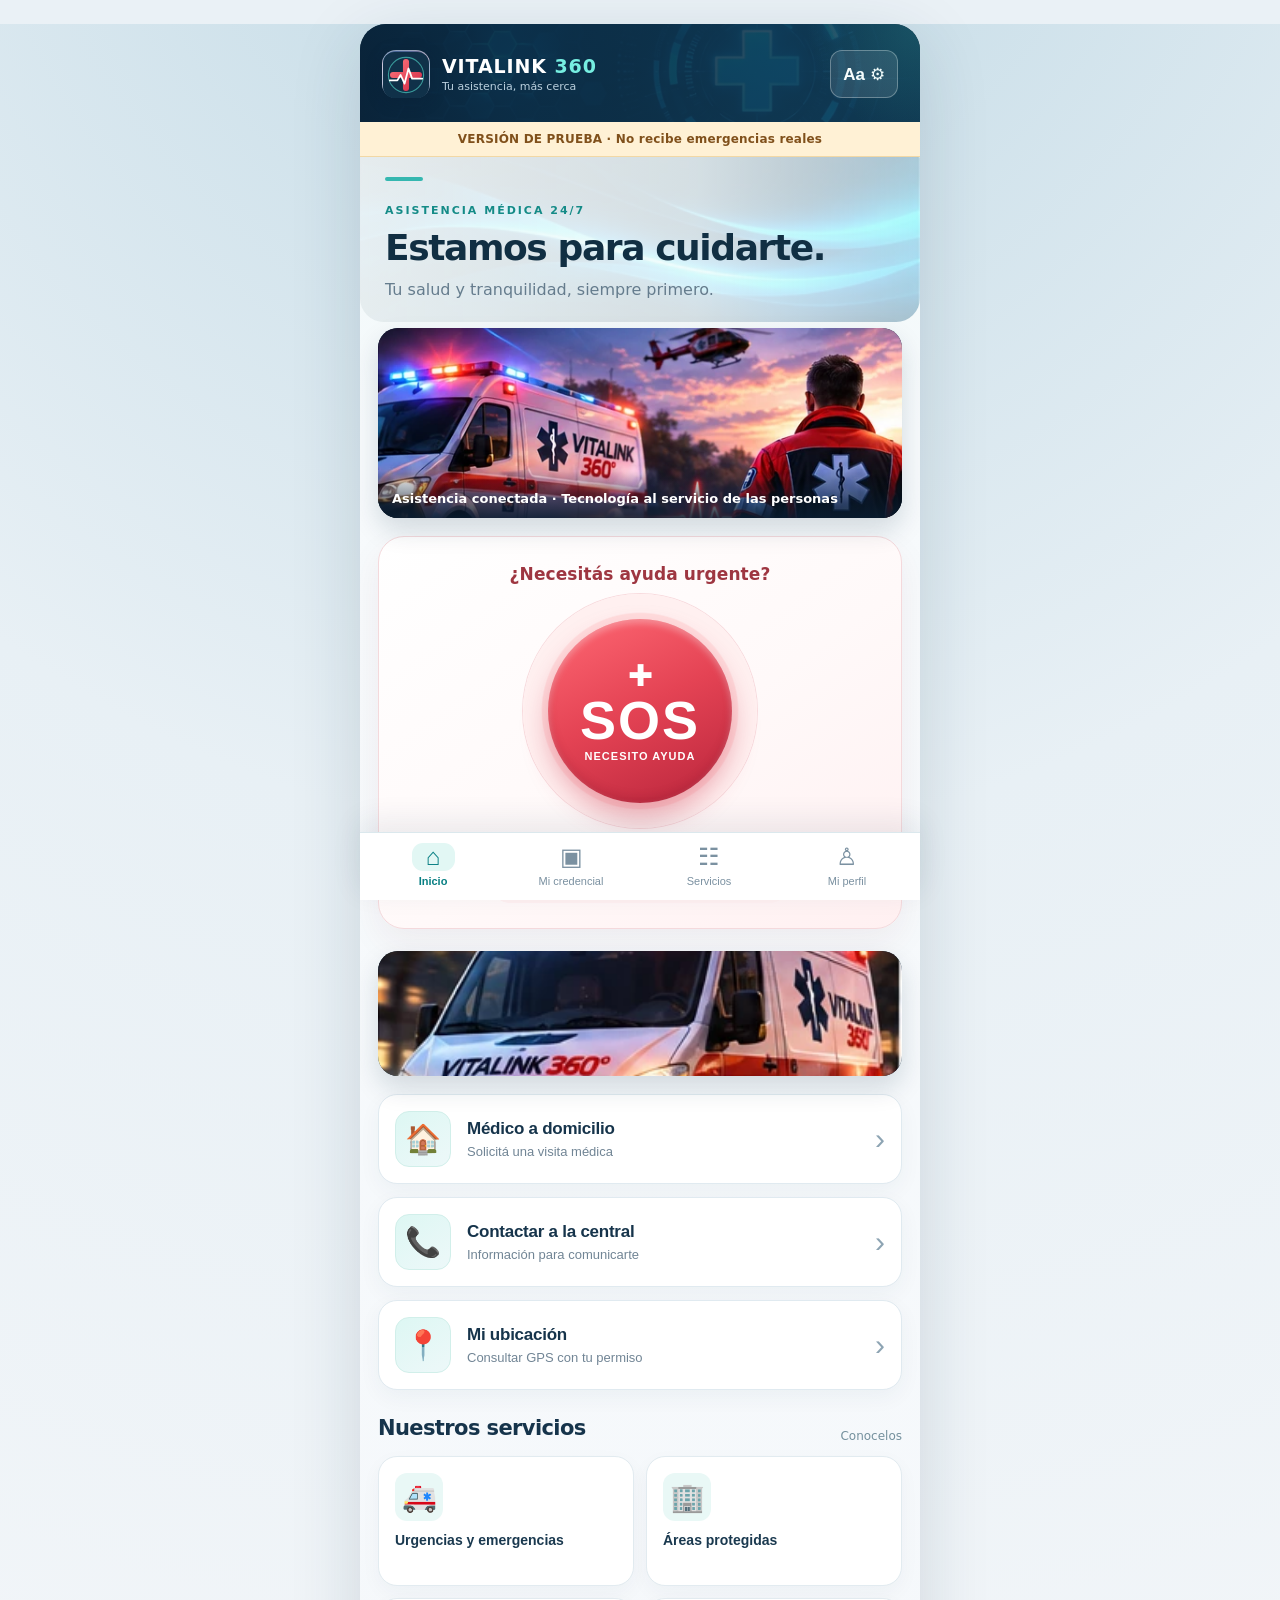
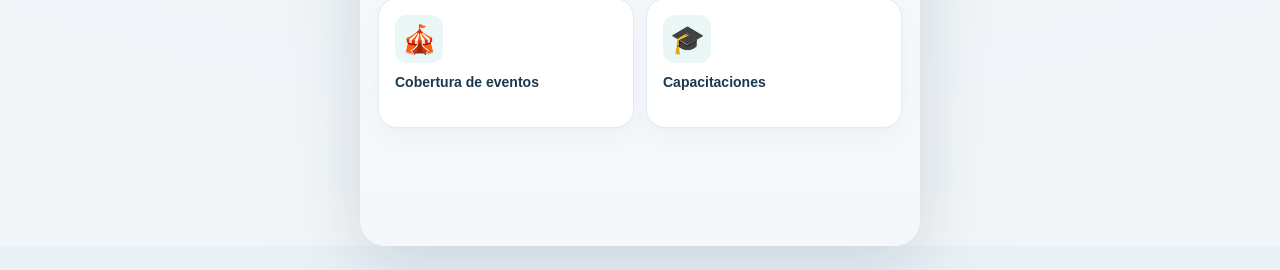
==== commit 58f8c354: "feat(brand): apply shared design tokens and vector brand mark" ====
--- a/index.html
+++ b/index.html
@@ -2,12 +2,12 @@
 <html lang="es-AR"><head>
 <meta charset="utf-8"><meta name="viewport" content="width=device-width,initial-scale=1,viewport-fit=cover">
 <meta name="theme-color" content="#102e46"><meta name="description" content="VITALINK 360, asistencia médica cercana y accesible">
-<link rel="manifest" href="./manifest.webmanifest?v=2"><link rel="stylesheet" href="./styles.css?v=20261110-2">
+<link rel="manifest" href="./manifest.webmanifest?v=2"><link rel="stylesheet" href="./assets/design-tokens.css?v=1"><link rel="stylesheet" href="./styles.css?v=brand1">
 <title>VITALINK 360 | Tu asistencia, más cerca</title>
 </head><body>
 <a class="skip" href="#main">Ir al contenido</a>
 <div class="app">
-<header class="top"><div class="brand"><span class="mark" aria-hidden="true">✚</span><div><strong>VITALINK <em>360</em></strong><small>Tu asistencia, más cerca</small></div></div><button id="accessibility" class="header-button" aria-label="Opciones de accesibilidad" title="Accesibilidad">Aa ⚙</button></header>
+<header class="top"><div class="brand"><span class="mark" aria-hidden="true"><img src="./assets/vitalink-mark.svg" alt="" width="48" height="48"></span><div><strong>VITALINK <em>360</em></strong><small>Tu asistencia, más cerca</small></div></div><button id="accessibility" class="header-button" aria-label="Opciones de accesibilidad" title="Accesibilidad">Aa ⚙</button></header>
 <div class="test-banner" role="status"><strong>VERSIÓN DE PRUEBA</strong> · No recibe emergencias reales</div>
 <main id="main" tabindex="-1">
 <section class="welcome"><p class="eyebrow">ASISTENCIA MÉDICA 24/7</p><h1>Estamos para cuidarte.</h1><p>Tu salud y tranquilidad, siempre primero.</p></section>
--- a/assets/design-tokens.css
+++ b/assets/design-tokens.css
@@ -0,0 +1 @@
+:root{--vl-navy-950:#071a2a;--vl-navy-900:#0c263a;--vl-navy-800:#12374e;--vl-navy-700:#205069;--vl-teal-600:#087e7b;--vl-teal-500:#16a99f;--vl-teal-300:#79e4d8;--vl-coral-600:#c82e46;--vl-coral-500:#e8495b;--vl-white:#fff;--vl-cloud:#f5f9fc;--vl-border:#dce8ee;--vl-ink:#123247;--vl-muted:#657e8e;--vl-radius-sm:12px;--vl-radius-md:18px;--vl-radius-lg:26px;--vl-shadow-soft:0 12px 34px rgba(12,38,58,.10);--vl-focus:#e9a332;--vl-font:Inter,ui-sans-serif,system-ui,-apple-system,"Segoe UI",sans-serif}button,a{touch-action:manipulation}button:focus-visible,a:focus-visible{outline:3px solid var(--vl-focus)!important;outline-offset:3px}img{max-width:100%}@media(prefers-reduced-motion:reduce){*,*:before,*:after{animation-duration:.01ms!important;transition-duration:.01ms!important}}
--- a/styles.css
+++ b/styles.css
@@ -56,3 +56,5 @@
 .welcome:after{content:"";display:block;height:135px;margin:18px 0 -8px;background:url("./hero-rescate.webp") center 47%/cover;border-radius:18px;box-shadow:0 9px 24px #17394b24}
 .section{position:relative}.section:after{content:"";display:block;height:150px;background:url("./ambulancia.webp") center/cover;border-radius:18px;margin-top:18px}
 .brand .mark{background:#09283c url("./app-icon.webp") center/cover;color:transparent;box-shadow:0 4px 16px #091e344d}
+
+.visual-banner,.fleet-banner{margin:6px 18px 18px;overflow:hidden;border-radius:20px;position:relative;background:#102d43;box-shadow:0 12px 26px #102b3f27}.visual-banner img,.fleet-banner img{display:block;width:100%;height:190px;object-fit:cover}.visual-banner figcaption{position:absolute;bottom:0;left:0;right:0;padding:20px 14px 12px;color:#fff;font-weight:800;font-size:13px;background:linear-gradient(transparent,#091d31df)}.fleet-banner img{height:125px}.welcome:after{display:none}.section:after{display:none}
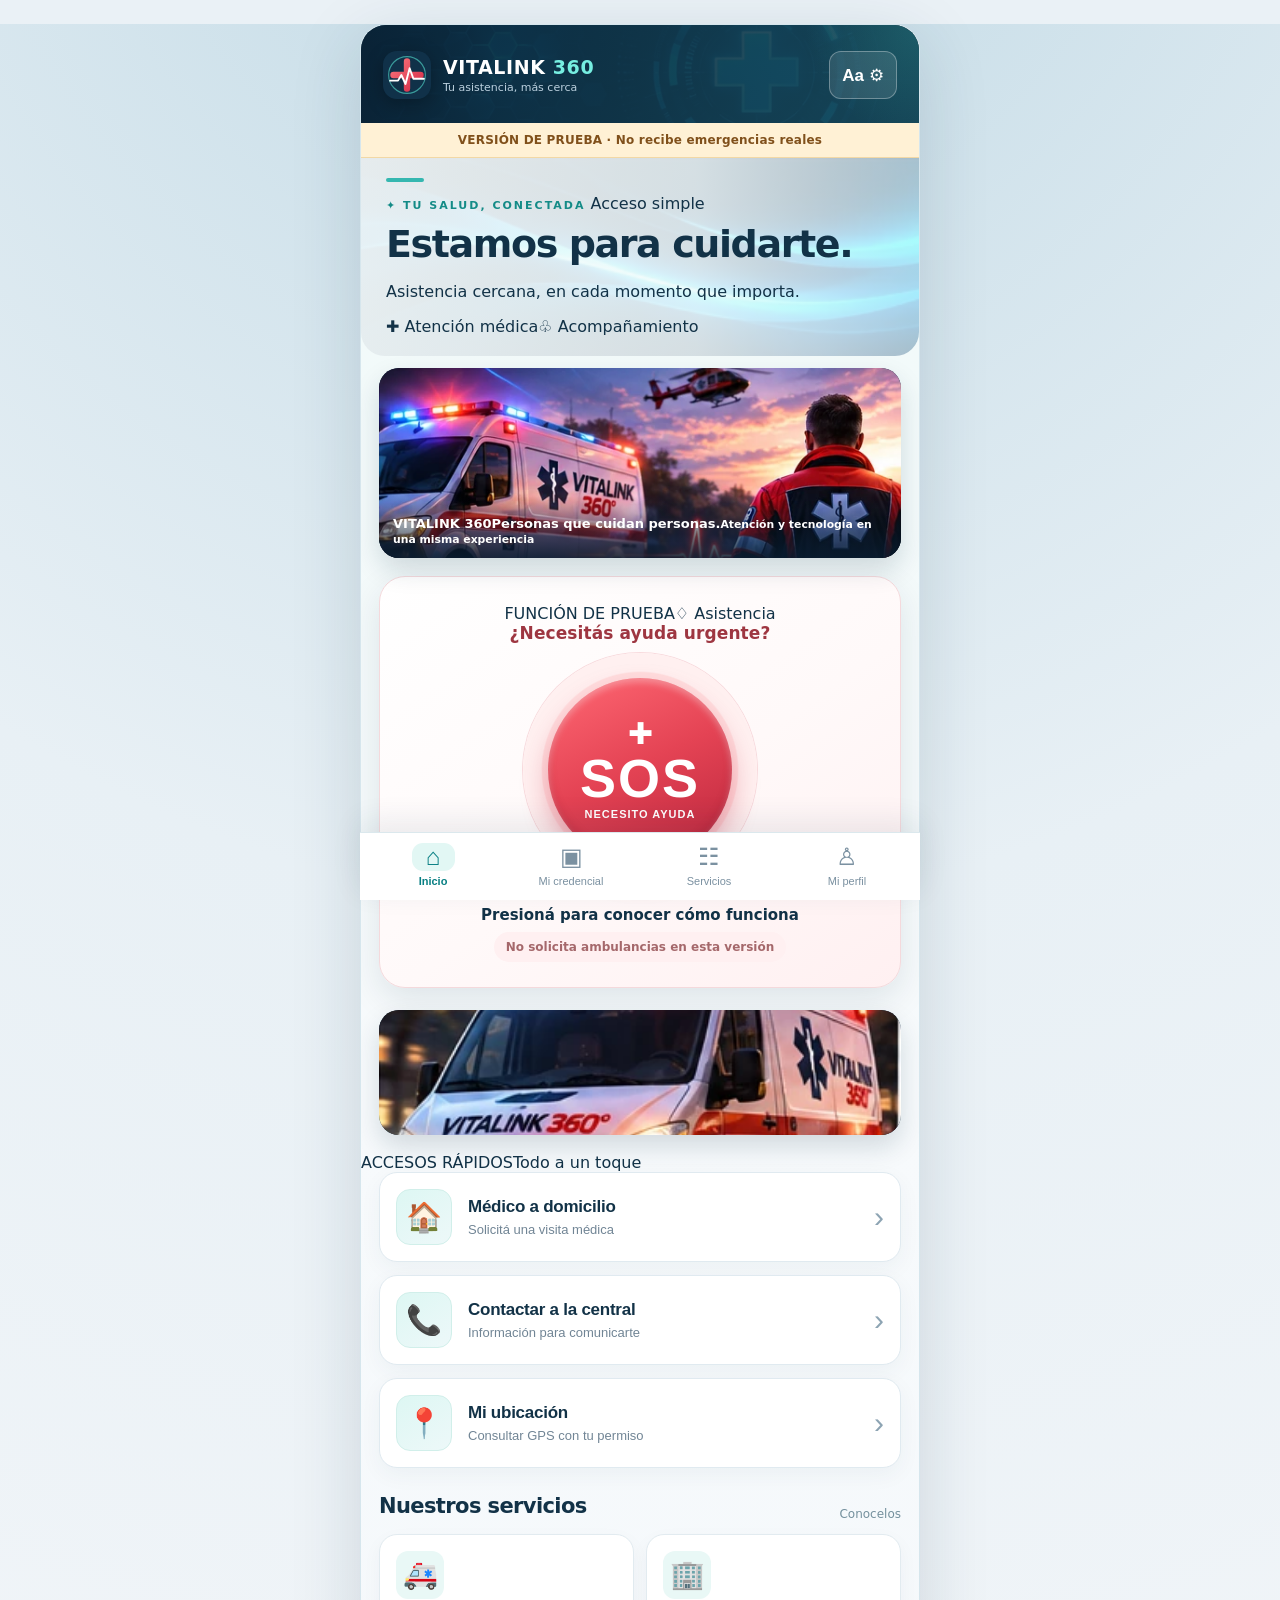
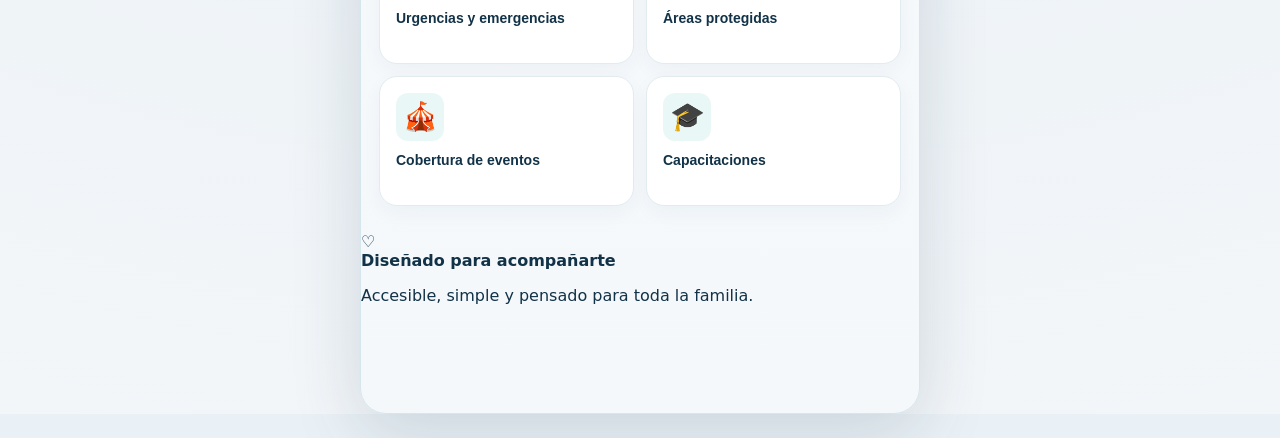
==== commit 440caf30: "feat(patient): redesign homepage with premium hierarchy and trust cues" ====
--- a/index.html
+++ b/index.html
@@ -2,7 +2,7 @@
 <html lang="es-AR"><head>
 <meta charset="utf-8"><meta name="viewport" content="width=device-width,initial-scale=1,viewport-fit=cover">
 <meta name="theme-color" content="#102e46"><meta name="description" content="VITALINK 360, asistencia médica cercana y accesible">
-<link rel="manifest" href="./manifest.webmanifest?v=2"><link rel="stylesheet" href="./assets/design-tokens.css?v=1"><link rel="stylesheet" href="./styles.css?v=brand1">
+<link rel="manifest" href="./manifest.webmanifest?v=2"><link rel="stylesheet" href="./assets/design-tokens.css?v=1"><link rel="stylesheet" href="./styles.css?v=patient-v5">
 <title>VITALINK 360 | Tu asistencia, más cerca</title>
 </head><body>
 <a class="skip" href="#main">Ir al contenido</a>
@@ -10,11 +10,11 @@
 <header class="top"><div class="brand"><span class="mark" aria-hidden="true"><img src="./assets/vitalink-mark.svg" alt="" width="48" height="48"></span><div><strong>VITALINK <em>360</em></strong><small>Tu asistencia, más cerca</small></div></div><button id="accessibility" class="header-button" aria-label="Opciones de accesibilidad" title="Accesibilidad">Aa ⚙</button></header>
 <div class="test-banner" role="status"><strong>VERSIÓN DE PRUEBA</strong> · No recibe emergencias reales</div>
 <main id="main" tabindex="-1">
-<section class="welcome"><p class="eyebrow">ASISTENCIA MÉDICA 24/7</p><h1>Estamos para cuidarte.</h1><p>Tu salud y tranquilidad, siempre primero.</p></section>
-<figure class="visual-banner"><img src="./hero-rescate.webp" alt="Ilustración de equipo de emergencias y ambulancia VITALINK 360" loading="eager"><figcaption>Asistencia conectada · Tecnología al servicio de las personas</figcaption></figure><section class="sos-card" aria-label="Ayuda de emergencia"><span class="sos-kicker">¿Necesitás ayuda urgente?</span><div class="sos-ring"><button id="sos" class="sos" aria-label="SOS, solicitar ayuda. Demostración, no envía alertas"><span class="sos-symbol" aria-hidden="true">✚</span><strong>SOS</strong><small>NECESITO AYUDA</small></button></div><p>Presioná para conocer cómo funciona</p><span class="sos-note">No solicita ambulancias en esta versión</span></section>
-<figure class="fleet-banner"><img src="./ambulancia.webp" alt="Ambulancia de VITALINK 360, imagen ilustrativa" loading="lazy"></figure><section class="quick" aria-label="Acciones principales"><button class="service" data-action="domicilio"><span class="emoji" aria-hidden="true">🏠</span><span><strong>Médico a domicilio</strong><small>Solicitá una visita médica</small></span><span class="arrow" aria-hidden="true">›</span></button><button class="service" data-action="central"><span class="emoji" aria-hidden="true">📞</span><span><strong>Contactar a la central</strong><small>Información para comunicarte</small></span><span class="arrow" aria-hidden="true">›</span></button><button class="service" data-action="ubicacion"><span class="emoji" aria-hidden="true">📍</span><span><strong>Mi ubicación</strong><small>Consultar GPS con tu permiso</small></span><span class="arrow" aria-hidden="true">›</span></button></section>
+<section class="welcome"><div class="welcome-meta"><span class="eyebrow">✦ TU SALUD, CONECTADA</span><span class="welcome-chip"><span class="chip-dot"></span> Acceso simple</span></div><h1>Estamos para <span>cuidarte.</span></h1><p>Asistencia cercana, en cada momento que importa.</p><div class="welcome-proof"><span>✚ Atención médica</span><span>♧ Acompañamiento</span></div></section>
+<figure class="visual-banner"><img src="./hero-rescate.webp" alt="Ilustración de equipo de emergencias y ambulancia VITALINK 360" loading="eager"><figcaption><span class="banner-kicker">VITALINK 360</span><strong>Personas que cuidan personas.</strong><small>Atención y tecnología en una misma experiencia</small></figcaption></figure><section class="sos-card" aria-label="Ayuda de emergencia"><div class="sos-header"><span class="sos-status"><span class="status-dot"></span> FUNCIÓN DE PRUEBA</span><span class="sos-shield">♢ Asistencia</span></div><span class="sos-kicker">¿Necesitás ayuda urgente?</span><div class="sos-ring"><button id="sos" class="sos" aria-label="SOS, solicitar ayuda. Demostración, no envía alertas"><span class="sos-symbol" aria-hidden="true">✚</span><strong>SOS</strong><small>NECESITO AYUDA</small></button></div><p>Presioná para conocer cómo funciona</p><span class="sos-note">No solicita ambulancias en esta versión</span></section>
+<figure class="fleet-banner"><img src="./ambulancia.webp" alt="Ambulancia de VITALINK 360, imagen ilustrativa" loading="lazy"></figure><div class="section-label"><span>ACCESOS RÁPIDOS</span><span>Todo a un toque</span></div><section class="quick" aria-label="Acciones principales"><button class="service" data-action="domicilio"><span class="emoji" aria-hidden="true">🏠</span><span><strong>Médico a domicilio</strong><small>Solicitá una visita médica</small></span><span class="arrow" aria-hidden="true">›</span></button><button class="service" data-action="central"><span class="emoji" aria-hidden="true">📞</span><span><strong>Contactar a la central</strong><small>Información para comunicarte</small></span><span class="arrow" aria-hidden="true">›</span></button><button class="service" data-action="ubicacion"><span class="emoji" aria-hidden="true">📍</span><span><strong>Mi ubicación</strong><small>Consultar GPS con tu permiso</small></span><span class="arrow" aria-hidden="true">›</span></button></section>
 <section class="section"><div class="section-head"><h2>Nuestros servicios</h2><span>Conocelos</span></div><div class="tiles"><button data-action="urgencias"><span aria-hidden="true">🚑</span><strong>Urgencias y emergencias</strong></button><button data-action="areas"><span aria-hidden="true">🏢</span><strong>Áreas protegidas</strong></button><button data-action="eventos"><span aria-hidden="true">🎪</span><strong>Cobertura de eventos</strong></button><button data-action="capacitacion"><span aria-hidden="true">🎓</span><strong>Capacitaciones</strong></button></div></section>
-</main>
+<section class="care-strip"><span class="care-icon">♡</span><div><strong>Diseñado para acompañarte</strong><p>Accesible, simple y pensado para toda la familia.</p></div></section></main>
 <nav class="bottom" aria-label="Navegación principal"><button class="active" data-tab="inicio" aria-current="page"><span aria-hidden="true">⌂</span>Inicio</button><button data-tab="credencial"><span aria-hidden="true">▣</span>Mi credencial</button><button data-tab="servicios"><span aria-hidden="true">☷</span>Servicios</button><button data-tab="perfil"><span aria-hidden="true">♙</span>Mi perfil</button></nav>
 </div>
 <dialog id="modal" aria-labelledby="modal-title"><div class="modal-head"><span id="modal-icon" aria-hidden="true">✚</span><button id="close" aria-label="Cerrar ventana">×</button></div><h2 id="modal-title"></h2><p id="modal-text"></p><div id="modal-extra"></div><button class="primary" id="modal-ok">Entendido</button></dialog>
--- a/styles.css
+++ b/styles.css
@@ -57,4 +57,20 @@
 .section{position:relative}.section:after{content:"";display:block;height:150px;background:url("./ambulancia.webp") center/cover;border-radius:18px;margin-top:18px}
 .brand .mark{background:#09283c url("./app-icon.webp") center/cover;color:transparent;box-shadow:0 4px 16px #091e344d}
 
-.visual-banner,.fleet-banner{margin:6px 18px 18px;overflow:hidden;border-radius:20px;position:relative;background:#102d43;box-shadow:0 12px 26px #102b3f27}.visual-banner img,.fleet-banner img{display:block;width:100%;height:190px;object-fit:cover}.visual-banner figcaption{position:absolute;bottom:0;left:0;right:0;padding:20px 14px 12px;color:#fff;font-weight:800;font-size:13px;background:linear-gradient(transparent,#091d31df)}.fleet-banner img{height:125px}.welcome:after{display:none}.section:after{display:none}+.visual-banner,.fleet-banner{margin:6px 18px 18px;overflow:hidden;border-radius:20px;position:relative;background:#102d43;box-shadow:0 12px 26px #102b3f27}.visual-banner img,.fleet-banner img{display:block;width:100%;height:190px;object-fit:cover}.visual-banner figcaption{position:absolute;bottom:0;left:0;right:0;padding:20px 14px 12px;color:#fff;font-weight:800;font-size:13px;background:linear-gradient(transparent,#091d31df)}.fleet-banner img{height:125px}.welcome:after{display:none}.section:after{display:none}
+
+/* Brand block 1 — patient light theme */
+:root{font-family:var(--vl-font);color:var(--vl-ink)}
+.app{background:linear-gradient(180deg,#f0faf9 0%,#f7fafc 55%,#f4f8fb)}
+.top{background:linear-gradient(110deg,#0a2235eb,#17495bec),url("./medical-tech-background.webp") center/cover}
+.brand .mark{background:transparent;box-shadow:none;border:0;display:flex;align-items:center;justify-content:center}
+.brand .mark img{width:48px;height:48px;border-radius:14px;box-shadow:0 5px 18px #0004}
+.brand strong{letter-spacing:.6px}
+.header-button{position:relative;z-index:2}
+.welcome h1{color:var(--vl-ink);font-size:clamp(30px,7vw,38px)}
+.sos-card{border-radius:var(--vl-radius-lg);box-shadow:var(--vl-shadow-soft)}
+.service,.tiles button{border-radius:var(--vl-radius-md)}
+.service strong,.tiles strong{color:var(--vl-ink)}
+.digital-card{box-shadow:var(--vl-shadow-soft)}
+.visual-banner{margin-top:12px}
+@media(min-width:650px){.app{border:1px solid #d6e6ed}}
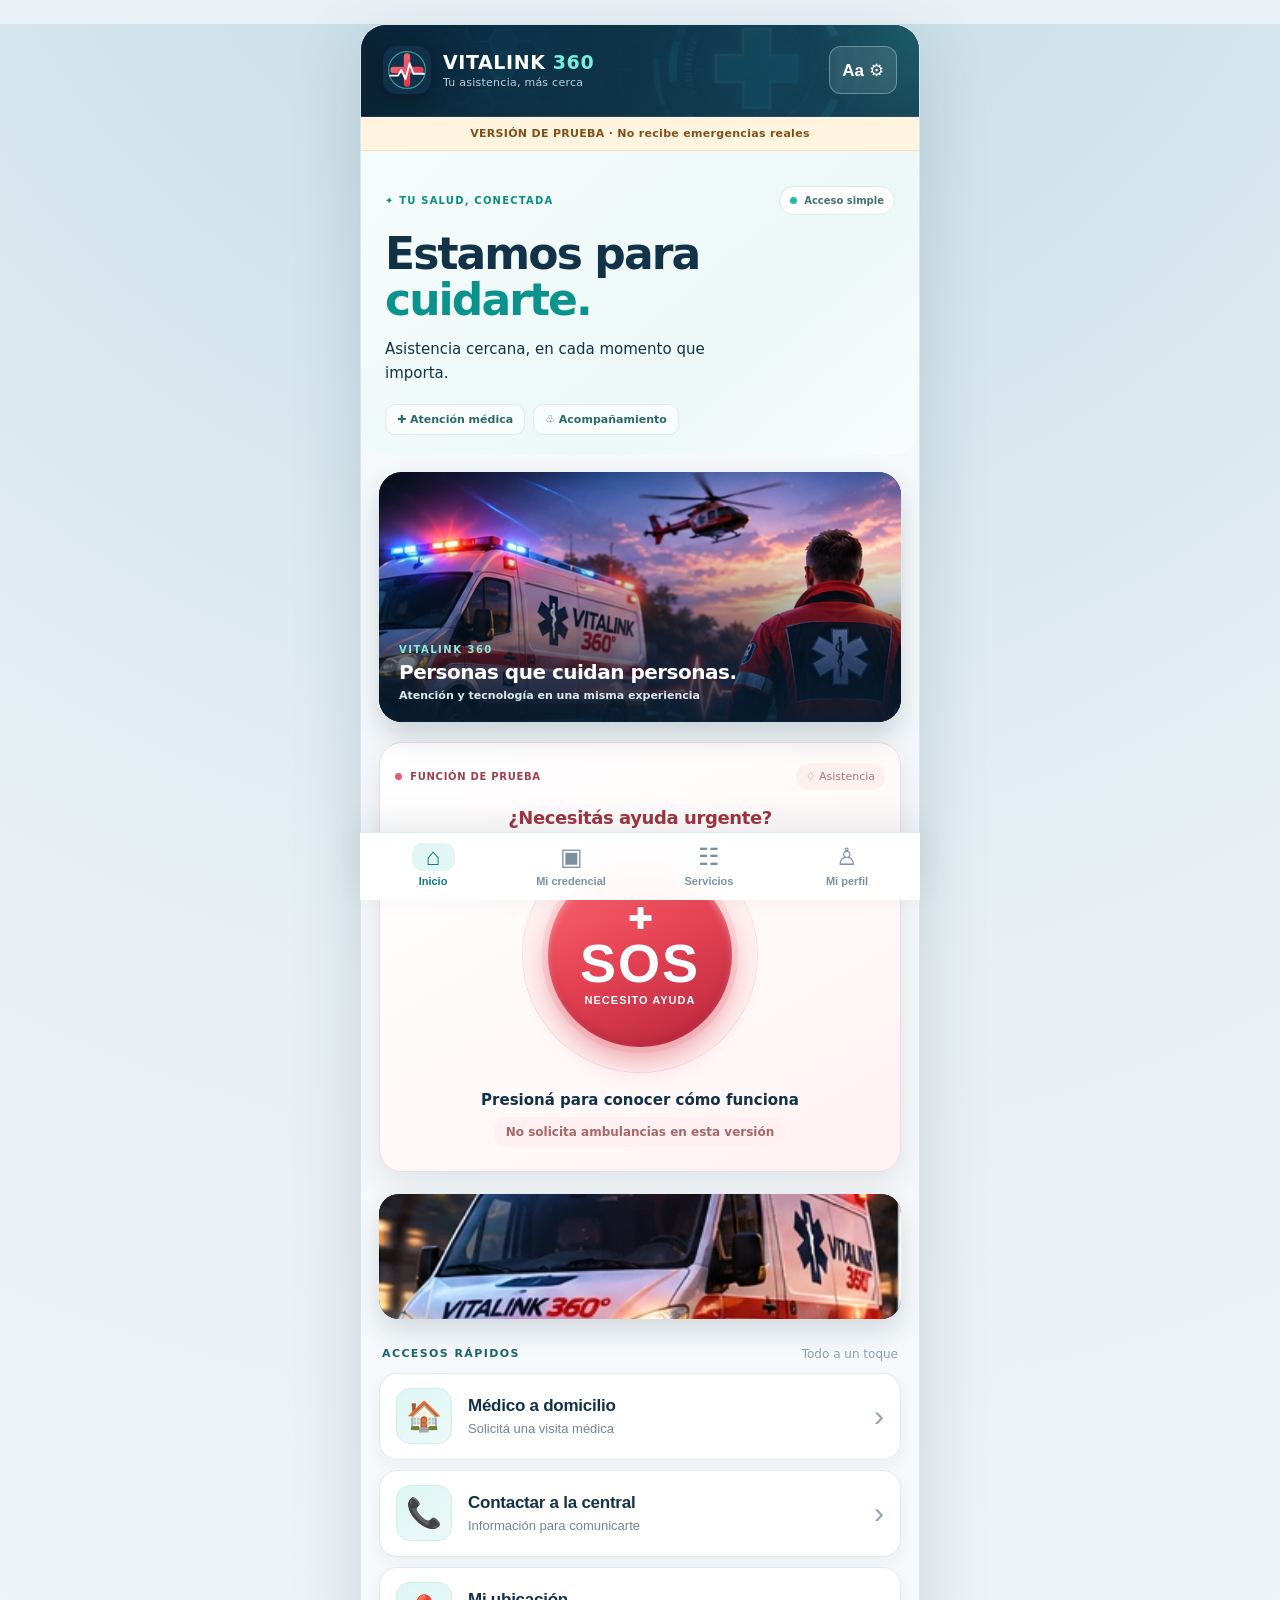
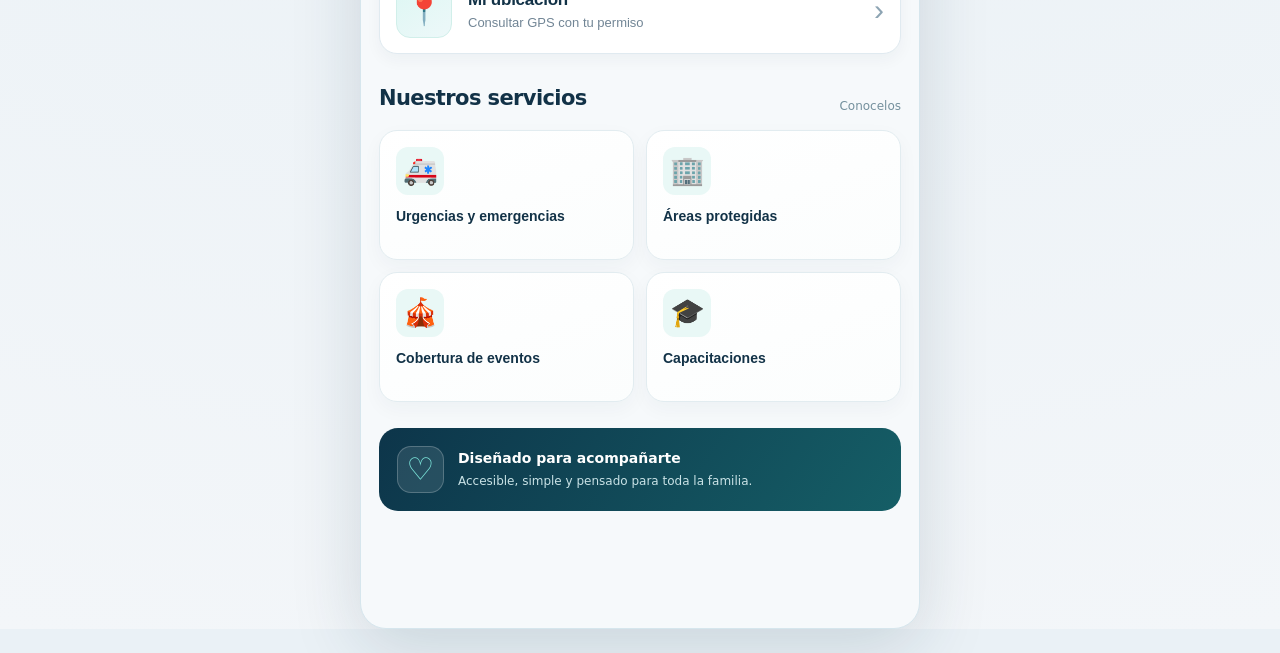
==== commit e5edecd0: "fix(cache): load V6 patient screens and styles" ====
--- a/index.html
+++ b/index.html
@@ -2,7 +2,7 @@
 <html lang="es-AR"><head>
 <meta charset="utf-8"><meta name="viewport" content="width=device-width,initial-scale=1,viewport-fit=cover">
 <meta name="theme-color" content="#102e46"><meta name="description" content="VITALINK 360, asistencia médica cercana y accesible">
-<link rel="manifest" href="./manifest.webmanifest?v=2"><link rel="stylesheet" href="./assets/design-tokens.css?v=1"><link rel="stylesheet" href="./styles.css?v=patient-v5">
+<link rel="manifest" href="./manifest.webmanifest?v=2"><link rel="stylesheet" href="./assets/design-tokens.css?v=1"><link rel="stylesheet" href="./styles.css?v=patient-v6">
 <title>VITALINK 360 | Tu asistencia, más cerca</title>
 </head><body>
 <a class="skip" href="#main">Ir al contenido</a>
@@ -18,4 +18,4 @@
 <nav class="bottom" aria-label="Navegación principal"><button class="active" data-tab="inicio" aria-current="page"><span aria-hidden="true">⌂</span>Inicio</button><button data-tab="credencial"><span aria-hidden="true">▣</span>Mi credencial</button><button data-tab="servicios"><span aria-hidden="true">☷</span>Servicios</button><button data-tab="perfil"><span aria-hidden="true">♙</span>Mi perfil</button></nav>
 </div>
 <dialog id="modal" aria-labelledby="modal-title"><div class="modal-head"><span id="modal-icon" aria-hidden="true">✚</span><button id="close" aria-label="Cerrar ventana">×</button></div><h2 id="modal-title"></h2><p id="modal-text"></p><div id="modal-extra"></div><button class="primary" id="modal-ok">Entendido</button></dialog>
-<script src="./app.js" defer></script></body></html>+<script src="./app.js?v=patient-v6" defer></script></body></html>
--- a/styles.css
+++ b/styles.css
@@ -74,3 +74,69 @@
 .digital-card{box-shadow:var(--vl-shadow-soft)}
 .visual-banner{margin-top:12px}
 @media(min-width:650px){.app{border:1px solid #d6e6ed}}
+
+
+/* Patient V5 — complete editorial layout layer */
+.app{background:#f6f9fb}
+.top{padding:21px 22px 22px;border-bottom:1px solid #ffffff18}
+.brand small{letter-spacing:.25px}
+.test-banner{font-size:11px;letter-spacing:.3px;background:#fff4df;border-bottom:1px solid #f5dfb6}
+.welcome{padding:35px 24px 20px;background:linear-gradient(140deg,#f5fcfc,#edf8f7 65%,#f9fcfd);border-radius:0 0 28px 28px}
+.welcome:before{display:none}
+.welcome-meta{display:flex;justify-content:space-between;align-items:center;gap:8px;margin-bottom:16px}
+.welcome-meta .eyebrow{font-size:10px;letter-spacing:1.2px;margin:0;color:#0b8c87}
+.welcome-chip{background:#fff;color:#45716f;border:1px solid #d5eae7;padding:8px 10px;border-radius:100px;font-size:10px;font-weight:800;white-space:nowrap}
+.chip-dot,.status-dot{display:inline-block;width:7px;height:7px;border-radius:50%;background:#24b8a8;margin-right:4px}
+.welcome h1{font-size:clamp(34px,8vw,44px);letter-spacing:-1.9px;line-height:1.05;margin:0 0 12px;max-width:400px}
+.welcome h1 span{color:#0a938c}
+.welcome>p:last-of-type{font-size:15px;line-height:1.55;max-width:340px}
+.welcome-proof{display:flex;flex-wrap:wrap;gap:8px;margin-top:19px}
+.welcome-proof span{background:#ffffffbb;border:1px solid #dcece9;color:#2c686a;padding:8px 11px;border-radius:10px;font-size:11px;font-weight:750}
+.visual-banner{margin:17px 18px 20px;border-radius:23px;box-shadow:0 14px 28px #0a2e4430}
+.visual-banner img{height:230px;object-position:center 42%}
+.visual-banner:after{content:"";position:absolute;inset:30% 0 0;background:linear-gradient(transparent,#071d30ed);pointer-events:none}
+.visual-banner figcaption{z-index:1;display:flex;flex-direction:column;align-items:flex-start;gap:5px;background:none;padding:20px}
+.visual-banner figcaption strong{font-size:20px;letter-spacing:-.5px}
+.visual-banner figcaption small{font-size:11px;color:#dce8ef}
+.banner-kicker{font-size:10px;color:#88eee1;font-weight:900;letter-spacing:1.5px}
+.sos-card{margin-top:0;padding:20px 15px 24px;border-radius:23px;background:linear-gradient(150deg,#fff,#fff9f9 55%,#fff2f3)}
+.sos-header{display:flex;justify-content:space-between;align-items:center;gap:8px;margin-bottom:17px}
+.sos-status{color:#9c4050;font-size:10px;font-weight:850;letter-spacing:.7px}
+.sos-status .status-dot{background:#e55d69}
+.sos-shield{font-size:11px;color:#a7777c;background:#fff0f0;padding:7px 10px;border-radius:99px}
+.sos-kicker{font-size:18px;letter-spacing:-.4px}
+.sos-ring{margin-top:8px}
+.sos-card>p{margin-top:19px}
+.section-label{display:flex;justify-content:space-between;align-items:center;margin:28px 21px 12px;gap:10px}
+.section-label span:first-child{font-size:11px;color:#1b6570;letter-spacing:1.4px;font-weight:900}
+.section-label span:last-child{font-size:12px;color:#8ba1ac}
+.quick{gap:10px}
+.service{border-radius:18px;box-shadow:0 6px 16px #12394e0b;padding:14px 16px}
+.service .emoji{border-radius:14px}
+.section{padding-top:32px}
+.section-head{margin-bottom:4px}
+.tiles button{background:linear-gradient(160deg,#fff,#fbfdfd);border:1px solid #e2ecf0;gap:13px}
+.tiles strong{font-weight:800}
+.fleet-banner{margin-top:12px}
+.care-strip{display:flex;align-items:center;gap:14px;margin:0 18px 25px;padding:18px;background:linear-gradient(125deg,#0d354a,#155e66);color:white;border-radius:19px}
+.care-icon{display:grid;place-items:center;flex:0 0 47px;height:47px;background:#ffffff1a;border:1px solid #ffffff38;border-radius:14px;font-size:31px;color:#7de7dc}
+.care-strip strong{font-size:14px}
+.care-strip p{font-size:12px;color:#c9e2e6;line-height:1.5;margin:5px 0 0}
+.bottom{background:#fffffff5;backdrop-filter:blur(18px)}
+.bottom button{font-weight:650}
+.bottom .active{font-weight:900}
+@media(min-width:650px){.visual-banner img{height:250px}}
+
+
+/* Patient V6 — interior experience */
+.interior-page{padding:26px 19px 38px;min-height:65vh;background:linear-gradient(180deg,#f4fafb,#f8fafc 70%)}
+.interior-heading{margin:3px 2px 23px}.interior-eyebrow,.interior-section-title{color:#0b8e89;font-weight:900;letter-spacing:1.4px;font-size:10px}.interior-heading h1{font-size:32px;letter-spacing:-1.2px;color:#11384c;margin:10px 0 7px}.interior-heading p{color:#67808c;font-size:14px;line-height:1.5;margin:0}.interior-section-title{margin:25px 2px 13px}
+.membership-card{position:relative;overflow:hidden;min-height:230px;background:radial-gradient(circle at 90% 10%,#23787a 0,transparent 42%),linear-gradient(140deg,#092337,#155166);color:#fff;border:1px solid #2d7180;border-radius:23px;padding:22px;box-shadow:0 17px 35px #0b3e5340}
+.membership-card:after{content:"";position:absolute;width:210px;height:210px;border:1px solid #ffffff23;border-radius:50%;right:-70px;bottom:-115px;box-shadow:0 0 0 35px #ffffff07,0 0 0 70px #ffffff05;pointer-events:none}
+.membership-top,.membership-bottom{display:flex;align-items:center;gap:10px}.membership-top img{border-radius:11px}.membership-top>span{font-weight:900;letter-spacing:.6px}.membership-top b{color:#83e8df}.membership-top small{margin-left:auto;background:#ffffff22;border:1px solid #ffffff3a;padding:6px 9px;border-radius:7px;font-size:9px;letter-spacing:1px}.membership-body{display:flex;flex-direction:column;gap:7px;margin:32px 0 26px}.membership-body span:first-child{font-size:10px;letter-spacing:1.3px;color:#b0d4dc}.membership-body strong{font-size:19px;letter-spacing:-.3px}.membership-body span:last-child{font-size:12px;color:#d3e6eb}.membership-bottom{justify-content:space-between;flex-wrap:wrap;font-size:9px;letter-spacing:.4px;color:#d1e7e9}
+.interior-notice{padding:17px 18px;background:#e9f6f6;border:1px solid #d2e9e7;border-radius:16px;margin:19px 0;color:#1d666c}.interior-notice strong{font-size:13px}.interior-notice p{font-size:12px;line-height:1.6;margin:6px 0 0;color:#507a80}
+.feature-list{display:grid;gap:10px}.feature-list>div,.feature-list>button{display:flex;align-items:center;gap:14px;background:white;border:1px solid #e0ebef;border-radius:17px;padding:15px;text-align:left;width:100%;font:inherit;color:inherit;box-shadow:0 5px 15px #11384c09}.feature-list>div>span:first-child,.feature-list>button>span:first-child{display:grid;place-items:center;flex:0 0 45px;height:45px;border-radius:13px;background:#e7f6f3;color:#128c86;font-size:22px;font-weight:800}.feature-list strong{display:block;color:#173d4f;font-size:14px}.feature-list small{display:block;color:#718995;font-size:12px;margin-top:4px}.feature-list button{cursor:pointer;min-height:76px}.list-arrow{margin-left:auto;color:#18a49a;font-size:26px}
+.services-hero{position:relative;overflow:hidden;border-radius:22px;height:192px;background:#0d3547}.services-hero img{width:100%;height:100%;object-fit:cover}.services-hero:after{content:"";position:absolute;inset:35% 0 0;background:linear-gradient(transparent,#071c2beb)}.services-hero>div{position:absolute;bottom:18px;left:19px;z-index:1;color:white;display:flex;flex-direction:column;gap:5px}.services-hero small{color:#80e6da;font-size:10px;letter-spacing:1.2px;font-weight:900}.services-hero strong{font-size:19px;letter-spacing:-.5px}
+.profile-hero{display:flex;align-items:center;gap:15px;background:linear-gradient(125deg,#0e3449,#155d65);color:white;border-radius:21px;padding:23px 19px;box-shadow:0 12px 28px #0e34492a}.profile-avatar{display:grid;place-items:center;flex:0 0 61px;height:61px;border-radius:18px;background:#ffffff1a;border:1px solid #ffffff38;color:#9df2e7;font-size:38px}.profile-hero>div:last-child{display:flex;flex-direction:column;gap:5px}.profile-hero small{color:#99d6d4;font-size:9px;letter-spacing:1px;font-weight:900}.profile-hero strong{font-size:17px}.profile-hero span{font-size:12px;color:#c4dce2}
+.profile-stats{display:grid;gap:9px}.profile-stats>div{display:flex;justify-content:space-between;gap:12px;background:#fff;padding:17px;border:1px solid #e1ebee;border-radius:13px;font-size:13px}.profile-stats span{color:#657f8c}.profile-stats strong{color:#214a5a;text-align:right}
+@media(prefers-reduced-motion:no-preference){.service,.tiles button,.feature-list button,.primary{transition:transform .2s,box-shadow .2s}.service:active,.tiles button:active,.feature-list button:active{transform:scale(.985)}}
